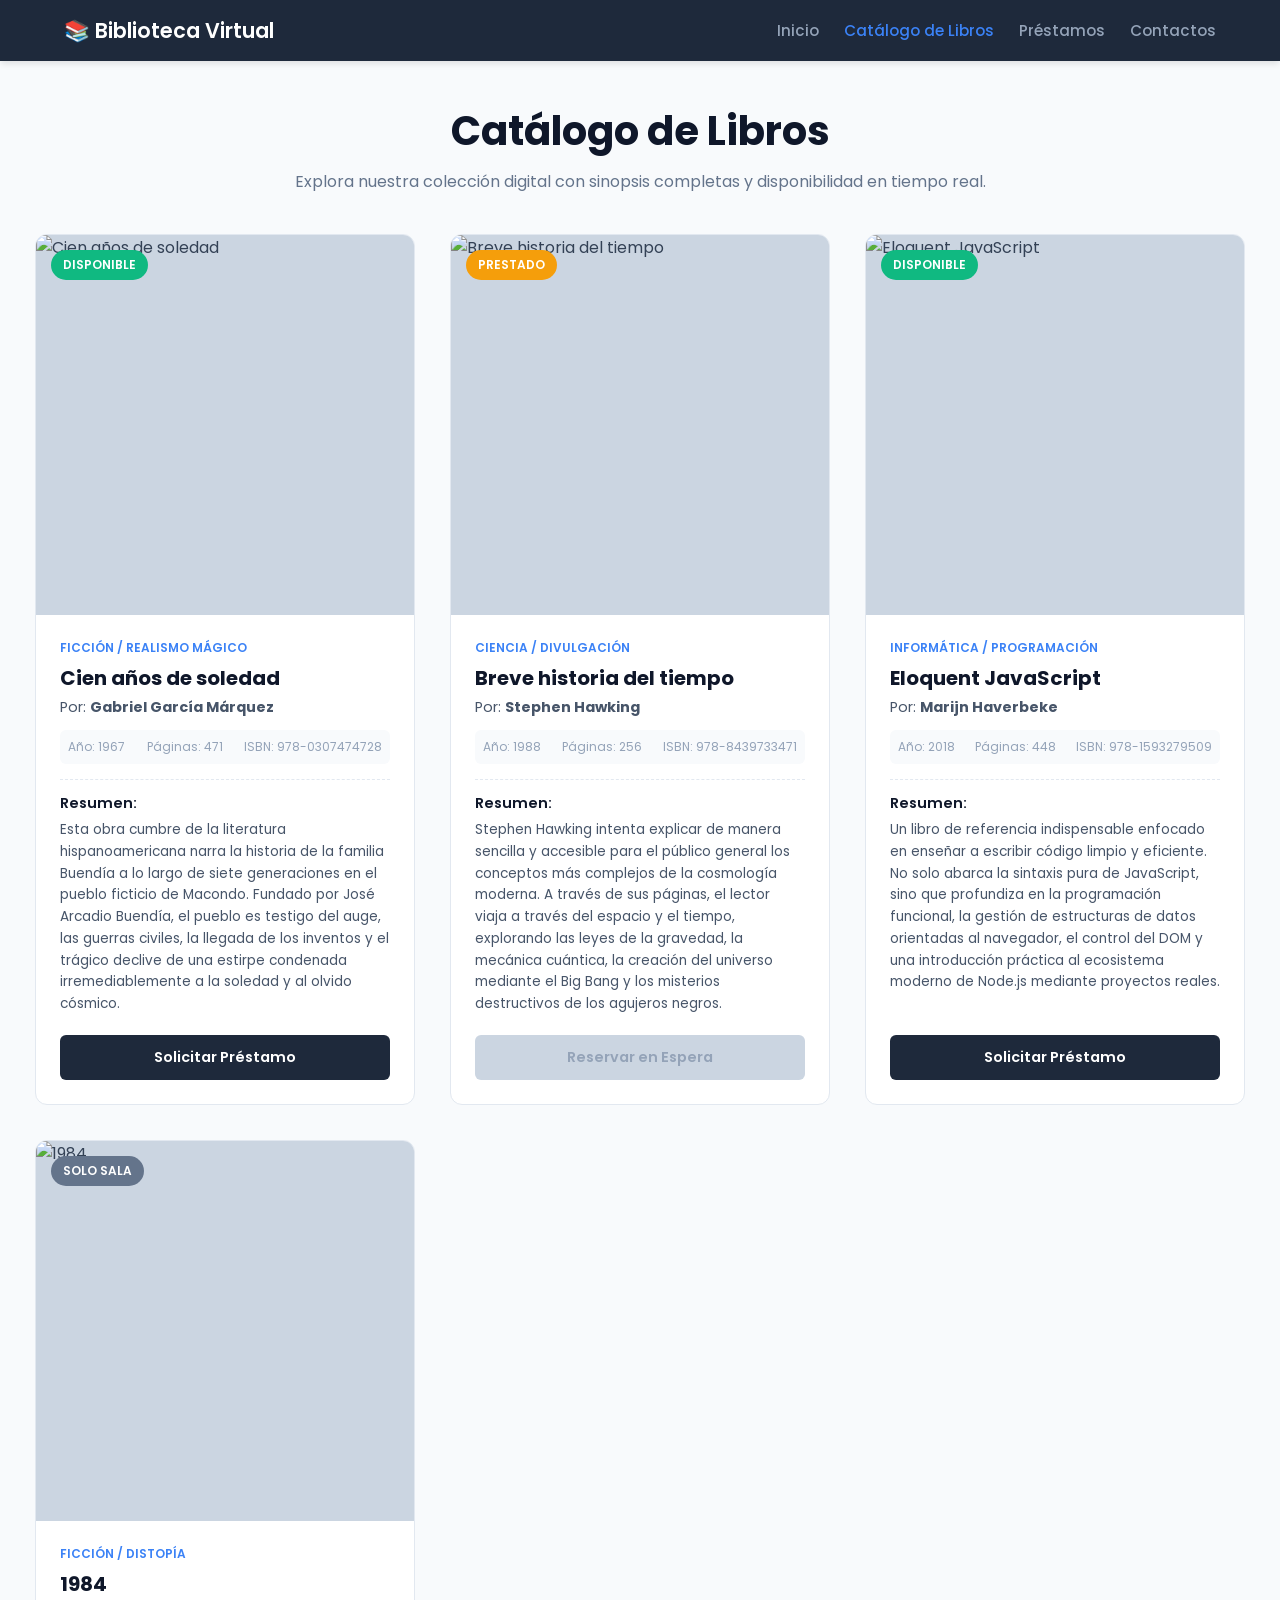
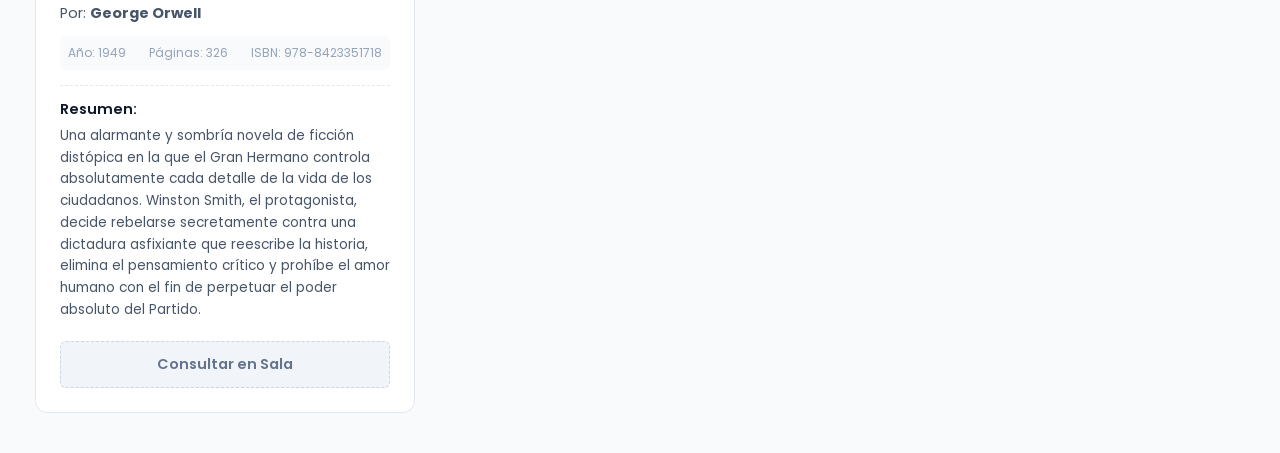
==== catalogo.html @ db4bea30 "añadir catalogo" ====
<!DOCTYPE html>
<html lang="es">

<head>
    <meta charset="UTF-8">
    <meta name="viewport" content="width=device-width, initial-scale=1.0">
    <title>Catálogo de Libros | Biblioteca Virtual</title>

    <link rel="preconnect" href="https://fonts.googleapis.com">
    <link rel="preconnect" href="https://fonts.gstatic.com" crossorigin>
    <link href="https://fonts.googleapis.com/css2?family=Poppins:wght@300;400;500;600;700&display=swap" rel="stylesheet">

    <style>
        /* Configuración General */
        * {
            margin: 0;
            padding: 0;
            box-sizing: border-box;
            font-family: 'Poppins', sans-serif;
        }

        body {
            background-color: #f8fafc;
            color: #334155;
        }

        /* Barra de Navegación */
        .navbar {
            display: flex;
            justify-content: space-between;
            align-items: center;
            background-color: #1e293b;
            padding: 15px 5%;
            box-shadow: 0 4px 6px -1px rgba(0, 0, 0, 0.1);
        }

        .logo span {
            color: #ffffff;
            font-size: 1.3rem;
            font-weight: 600;
        }

        .nav-links {
            display: flex;
            list-style: none;
            gap: 25px;
        }

        .nav-links a {
            color: #94a3b8;
            text-decoration: none;
            font-size: 0.95rem;
            font-weight: 500;
            transition: color 0.3s;
        }

        .nav-links a:hover, .nav-links a.active {
            color: #3b82f6;
        }

        /* Contenedores Principales */
        .page-container {
            max-width: 1250px;
            margin: 0 auto;
            padding: 40px 20px;
        }

        .page-header {
            text-align: center;
            margin-bottom: 40px;
        }

        .page-header h1 {
            font-size: 2.5rem;
            color: #0f172a;
            font-weight: 700;
            margin-bottom: 8px;
        }

        .page-header p {
            color: #64748b;
        }

        /* Cuadrícula de Libros */
        .catalog-grid {
            display: grid;
            grid-template-columns: repeat(auto-fill, minmax(280px, 1fr));
            gap: 35px;
        }

        /* Tarjeta del Libro */
        .book-card {
            background-color: #ffffff;
            border-radius: 12px;
            overflow: hidden;
            box-shadow: 0 4px 15 rgba(0, 0, 0, 0.05);
            border: 1px solid #e2e8f0;
            display: flex;
            flex-direction: column;
            transition: transform 0.3s, box-shadow 0.3s;
        }

        .book-card:hover {
            transform: translateY(-5px);
            box-shadow: 0 10px 25px rgba(0, 0, 0, 0.1);
        }

        /* Imagen / Portada */
        .book-cover {
            position: relative;
            height: 380px;
            background-color: #cbd5e1;
        }

        .book-cover img {
            width: 100%;
            height: 100%;
            object-fit: cover;
        }

        /* Etiquetas de Estado */
        .status-badge {
            position: absolute;
            top: 15px;
            left: 15px;
            padding: 6px 12px;
            font-size: 0.75rem;
            font-weight: 600;
            border-radius: 20px;
            color: #fff;
            text-transform: uppercase;
        }

        .status-badge.available { background-color: #10b981; }
        .status-badge.borrowed { background-color: #f59e0b; }
        .status-badge.reference { background-color: #64748b; }

        /* Cuerpo de Información */
        .book-info {
            padding: 24px;
            display: flex;
            flex-direction: column;
            flex-grow: 1;
        }

        .book-genre {
            font-size: 0.75rem;
            color: #3b82f6;
            font-weight: 600;
            text-transform: uppercase;
            margin-bottom: 6px;
        }

        .book-title {
            font-size: 1.25rem;
            color: #0f172a;
            font-weight: 700;
            margin-bottom: 4px;
        }

        .book-author {
            font-size: 0.9rem;
            color: #475569;
            margin-bottom: 12px;
        }

        .book-specs {
            display: flex;
            justify-content: space-between;
            font-size: 0.75rem;
            color: #94a3b8;
            background-color: #f8fafc;
            padding: 8px;
            border-radius: 6px;
            margin-bottom: 15px;
        }

        /* Sección de Resumen Extenso */
        .book-summary {
            font-size: 0.85rem;
            color: #475569;
            line-height: 1.6;
            border-top: 1px dashed #e2e8f0;
            padding-top: 12px;
            margin-bottom: 20px;
            flex-grow: 1;
        }

        .book-summary h3 {
            font-size: 0.9rem;
            color: #0f172a;
            font-weight: 600;
            margin-bottom: 4px;
        }

        /* Botones de Acción */
        .btn-action {
            width: 100%;
            padding: 12px;
            background-color: #1e293b;
            color: #ffffff;
            border: none;
            border-radius: 6px;
            font-size: 0.9rem;
            font-weight: 600;
            cursor: pointer;
            transition: background-color 0.2s;
            margin-top: auto;
        }

        .btn-action:hover {
            background-color: #3b82f6;
        }

        .btn-action.disabled {
            background-color: #cbd5e1;
            color: #94a3b8;
            cursor: not-allowed;
        }

        .btn-action.reference-btn {
            background-color: #f1f5f9;
            color: #64748b;
            border: 1px dashed #cbd5e1;
            cursor: not-allowed;
        }
    </style>
</head>

<body>

    <header>
        <nav class="navbar">
            <div class="logo">
                <span>📚 Biblioteca Virtual</span>
            </div>

            <ul class="nav-links">
                <li><a href="index.html">Inicio</a></li>
                <li><a class="active" href="catalogo.html">Catálogo de Libros</a></li>
                <li><a href="prestamos.html">Préstamos</a></li>
                <li><a href="contactos.html">Contactos</a></li>
            </ul>
        </nav>
    </header>

    <main class="page-container">
        <section class="page-header">
            <h1>Catálogo de Libros</h1>
            <p>Explora nuestra colección digital con sinopsis completas y disponibilidad en tiempo real.</p>
        </section>

        <section class="catalog-grid">
            
            <article class="book-card">
                <div class="book-cover">
                    <img src="https://images.unsplash.com/photo-1544947950-fa07a98d237f?auto=format&fit=crop&q=80&w=600" alt="Cien años de soledad">
                    <span class="status-badge available">Disponible</span>
                </div>
                <div class="book-info">
                    <span class="book-genre">Ficción / Realismo Mágico</span>
                    <h2 class="book-title">Cien años de soledad</h2>
                    <p class="book-author">Por: <strong>Gabriel García Márquez</strong></p>
                    <div class="book-specs">
                        <span>Año: 1967</span>
                        <span>Páginas: 471</span>
                        <span>ISBN: 978-0307474728</span>
                    </div>
                    <div class="book-summary">
                        <h3>Resumen:</h3>
                        <p>Esta obra cumbre de la literatura hispanoamericana narra la historia de la familia Buendía a lo largo de siete generaciones en el pueblo ficticio de Macondo. Fundado por José Arcadio Buendía, el pueblo es testigo del auge, las guerras civiles, la llegada de los inventos y el trágico declive de una estirpe condenada irremediablemente a la soledad y al olvido cósmico.</p>
                    </div>
                    <button class="btn-action">Solicitar Préstamo</button>
                </div>
            </article>

            <article class="book-card">
                <div class="book-cover">
                    <img src="https://images.unsplash.com/photo-1532012197267-da84d127e765?auto=format&fit=crop&q=80&w=600" alt="Breve historia del tiempo">
                    <span class="status-badge borrowed">Prestado</span>
                </div>
                <div class="book-info">
                    <span class="book-genre">Ciencia / Divulgación</span>
                    <h2 class="book-title">Breve historia del tiempo</h2>
                    <p class="book-author">Por: <strong>Stephen Hawking</strong></p>
                    <div class="book-specs">
                        <span>Año: 1988</span>
                        <span>Páginas: 256</span>
                        <span>ISBN: 978-8439733471</span>
                    </div>
                    <div class="book-summary">
                        <h3>Resumen:</h3>
                        <p>Stephen Hawking intenta explicar de manera sencilla y accesible para el público general los conceptos más complejos de la cosmología moderna. A través de sus páginas, el lector viaja a través del espacio y el tiempo, explorando las leyes de la gravedad, la mecánica cuántica, la creación del universo mediante el Big Bang y los misterios destructivos de los agujeros negros.</p>
                    </div>
                    <button class="btn-action disabled" disabled>Reservar en Espera</button>
                </div>
            </article>

            <article class="book-card">
                <div class="book-cover">
                    <img src="https://images.unsplash.com/photo-1629992101753-56d196c8aabb?auto=format&fit=crop&q=80&w=600" alt="Eloquent JavaScript">
                    <span class="status-badge available">Disponible</span>
                </div>
                <div class="book-info">
                    <span class="book-genre">Informática / Programación</span>
                    <h2 class="book-title">Eloquent JavaScript</h2>
                    <p class="book-author">Por: <strong>Marijn Haverbeke</strong></p>
                    <div class="book-specs">
                        <span>Año: 2018</span>
                        <span>Páginas: 448</span>
                        <span>ISBN: 978-1593279509</span>
                    </div>
                    <div class="book-summary">
                        <h3>Resumen:</h3>
                        <p>Un libro de referencia indispensable enfocado en enseñar a escribir código limpio y eficiente. No solo abarca la sintaxis pura de JavaScript, sino que profundiza en la programación funcional, la gestión de estructuras de datos orientadas al navegador, el control del DOM y una introducción práctica al ecosistema moderno de Node.js mediante proyectos reales.</p>
                    </div>
                    <button class="btn-action">Solicitar Préstamo</button>
                </div>
            </article>

            <article class="book-card">
                <div class="book-cover">
                    <img src="https://images.unsplash.com/photo-1512820790803-83ca734da794?auto=format&fit=crop&q=80&w=600" alt="1984">
                    <span class="status-badge reference">Solo Sala</span>
                </div>
                <div class="book-info">
                    <span class="book-genre">Ficción / Distopía</span>
                    <h2 class="book-title">1984</h2>
                    <p class="book-author">Por: <strong>George Orwell</strong></p>
                    <div class="book-specs">
                        <span>Año: 1949</span>
                        <span>Páginas: 326</span>
                        <span>ISBN: 978-8423351718</span>
                    </div>
                    <div class="book-summary">
                        <h3>Resumen:</h3>
                        <p>Una alarmante y sombría novela de ficción distópica en la que el Gran Hermano controla absolutamente cada detalle de la vida de los ciudadanos. Winston Smith, el protagonista, decide rebelarse secretamente contra una dictadura asfixiante que reescribe la historia, elimina el pensamiento crítico y prohíbe el amor humano con el fin de perpetuar el poder absoluto del Partido.</p>
                    </div>
                    <button class="btn-action reference-btn" disabled>Consultar en Sala</button>
                </div>
            </article>

        </section>
    </main>

</body>
</html>
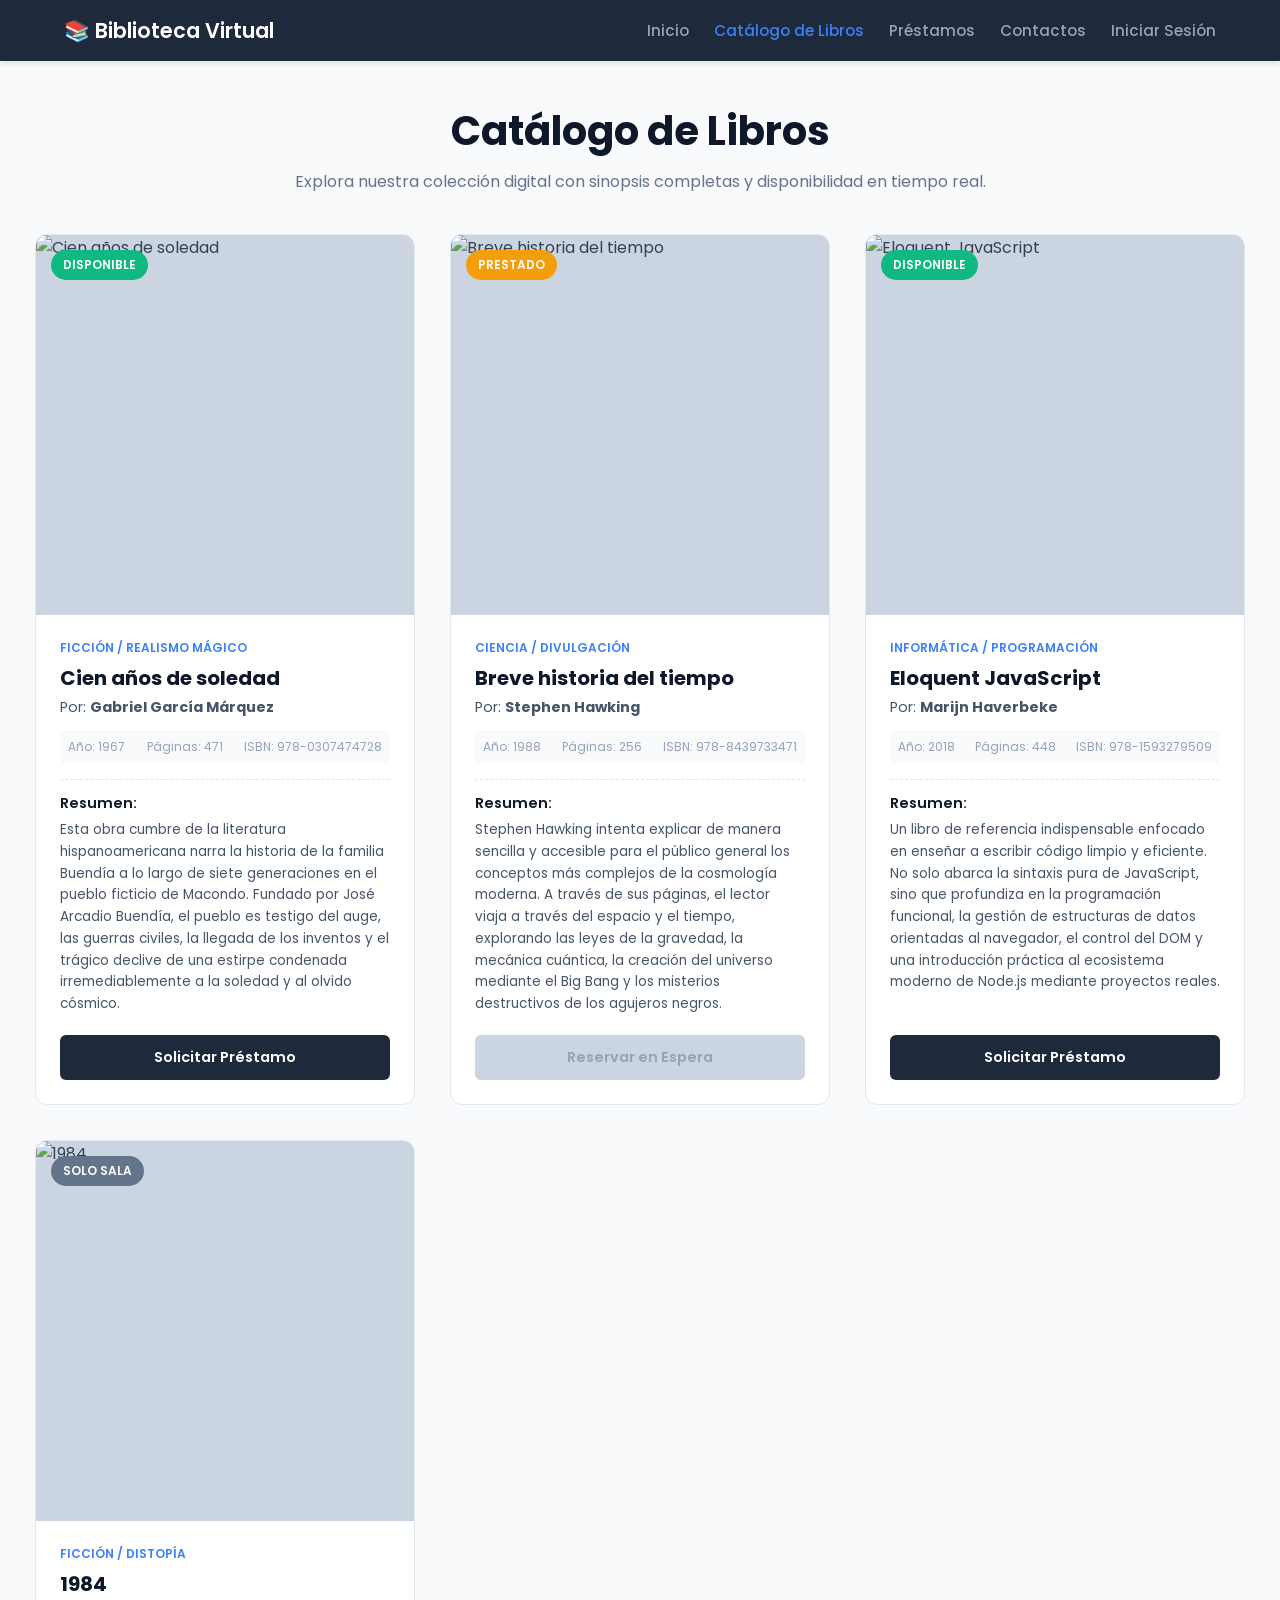
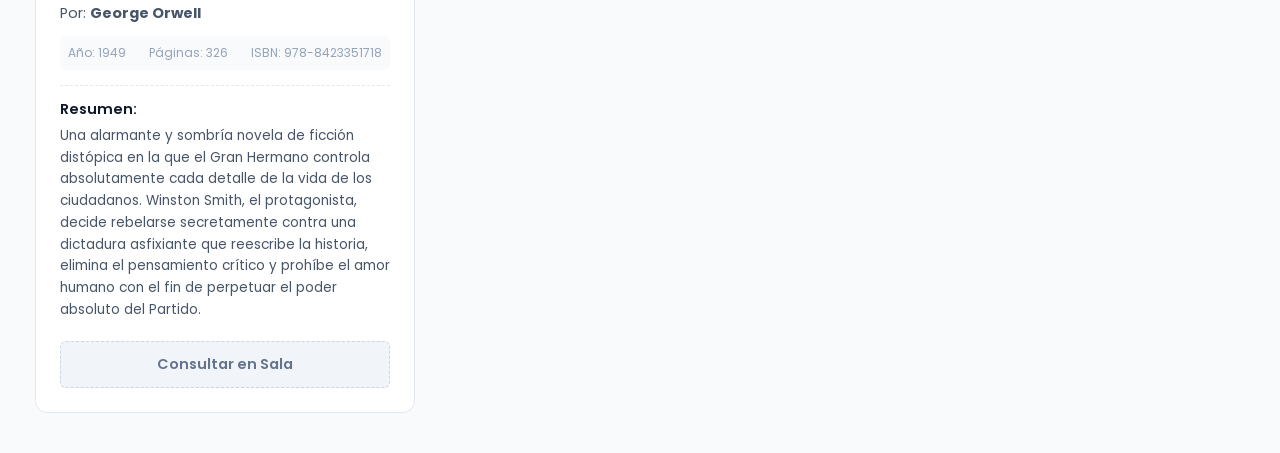
==== commit ba501748: "Merge pull request #9 from andyortega07/actalizacion cambios" ====
--- a/catalogo.html
+++ b/catalogo.html
@@ -240,6 +240,8 @@
                 <li><a class="active" href="catalogo.html">Catálogo de Libros</a></li>
                 <li><a href="prestamos.html">Préstamos</a></li>
                 <li><a href="contactos.html">Contactos</a></li>
+                    <li><a class="login-btn" href="login/login.html">Iniciar Sesión</a></li>
+
             </ul>
         </nav>
     </header>
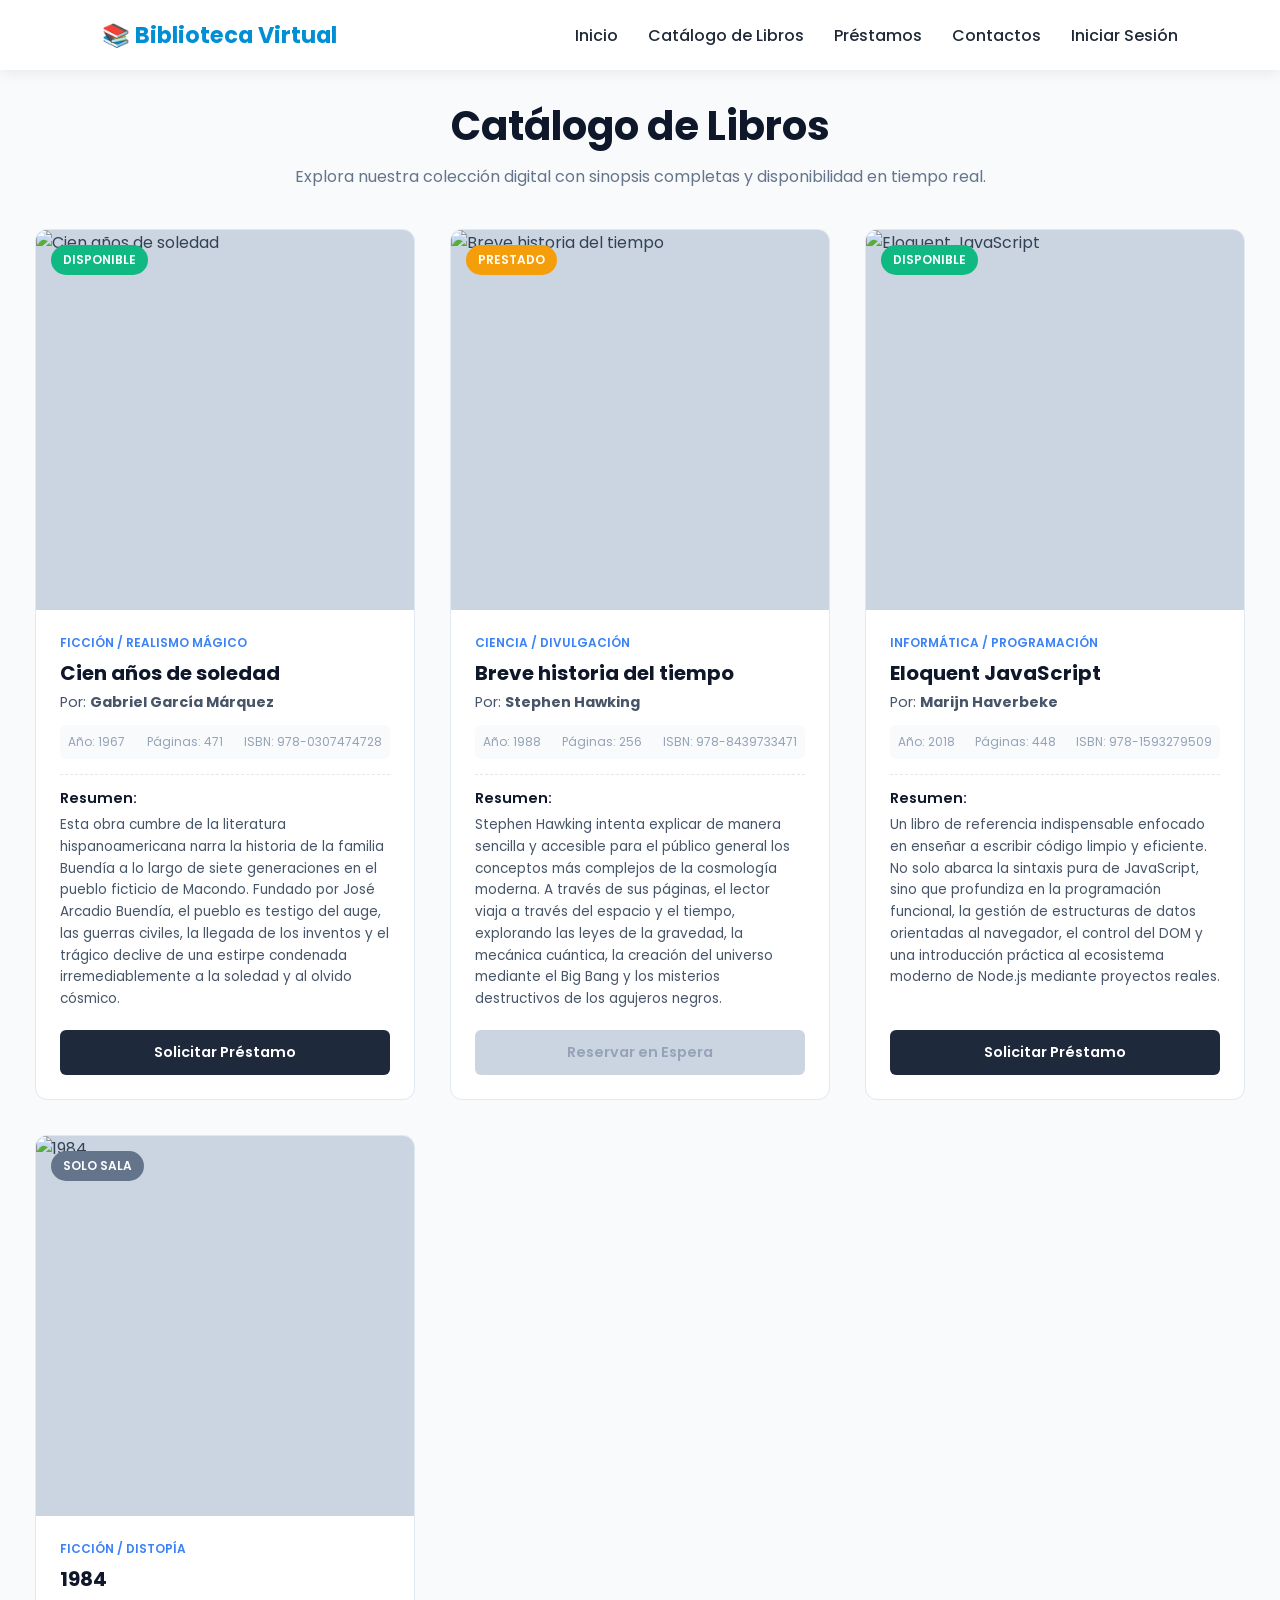
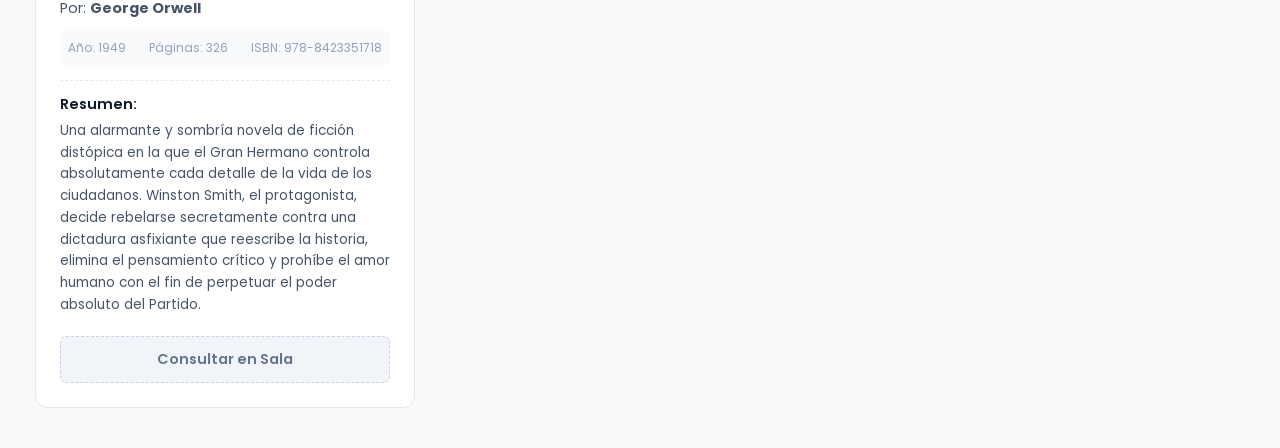
==== commit 6932bf09: "cambios" ====
--- a/catalogo.html
+++ b/catalogo.html
@@ -5,6 +5,7 @@
     <meta charset="UTF-8">
     <meta name="viewport" content="width=device-width, initial-scale=1.0">
     <title>Catálogo de Libros | Biblioteca Virtual</title>
+    <link rel="stylesheet" href="navbar.css">
 
     <link rel="preconnect" href="https://fonts.googleapis.com">
     <link rel="preconnect" href="https://fonts.gstatic.com" crossorigin>
@@ -24,45 +25,13 @@
             color: #334155;
         }
 
-        /* Barra de Navegación */
-        .navbar {
-            display: flex;
-            justify-content: space-between;
-            align-items: center;
-            background-color: #1e293b;
-            padding: 15px 5%;
-            box-shadow: 0 4px 6px -1px rgba(0, 0, 0, 0.1);
-        }
-
-        .logo span {
-            color: #ffffff;
-            font-size: 1.3rem;
-            font-weight: 600;
-        }
-
-        .nav-links {
-            display: flex;
-            list-style: none;
-            gap: 25px;
-        }
-
-        .nav-links a {
-            color: #94a3b8;
-            text-decoration: none;
-            font-size: 0.95rem;
-            font-weight: 500;
-            transition: color 0.3s;
-        }
-
-        .nav-links a:hover, .nav-links a.active {
-            color: #3b82f6;
-        }
-
+        
         /* Contenedores Principales */
         .page-container {
             max-width: 1250px;
             margin: 0 auto;
             padding: 40px 20px;
+            padding-top: 6rem;
         }
 
         .page-header {
@@ -237,12 +206,12 @@
 
             <ul class="nav-links">
                 <li><a href="index.html">Inicio</a></li>
-                <li><a class="active" href="catalogo.html">Catálogo de Libros</a></li>
+                <li><a href="catalogo.html">Catálogo de Libros</a></li>
                 <li><a href="prestamos.html">Préstamos</a></li>
                 <li><a href="contactos.html">Contactos</a></li>
-                    <li><a class="login-btn" href="login/login.html">Iniciar Sesión</a></li>
-
-            </ul>
+                <li><a class="login-btn" href="login/login.html">Iniciar Sesión</a></li>
+            </ul>   
+    
         </nav>
     </header>
 
--- a/navbar.css
+++ b/navbar.css
@@ -0,0 +1,58 @@
+header {
+    position: fixed;
+    width: 100%;
+    top: 0;
+    z-index: 1000;
+}
+
+.navbar {
+    display: flex;
+    justify-content: space-between;
+    align-items: center;
+    padding: 18px 8%;
+    background: rgba(255, 255, 255, 0.95);
+    backdrop-filter: blur(12px);
+    box-shadow: 0 2px 15px rgba(0, 0, 0, 0.08);
+}
+
+.logo a {
+    text-decoration: none;
+    color: inherit; 
+}
+
+.logo {
+    color: #008fd5;
+    font-size: 1.4rem;
+    font-weight: 700;
+}
+
+.nav-links {
+    display: flex;
+    list-style: none;
+    gap: 30px;
+}
+
+.nav-links a {
+    text-decoration: none;
+    color: #1f2937;
+    font-weight: 500;
+    transition: 0.3s;
+}
+
+.nav-links a:hover {
+    color: #008fd5;
+}
+
+@media (max-width: 900px) {
+
+    .navbar {
+        flex-direction: column;
+        gap: 15px;
+    }
+
+    .nav-links {
+        flex-wrap: wrap;
+        justify-content: center;
+        gap: 15px;
+    }
+}
